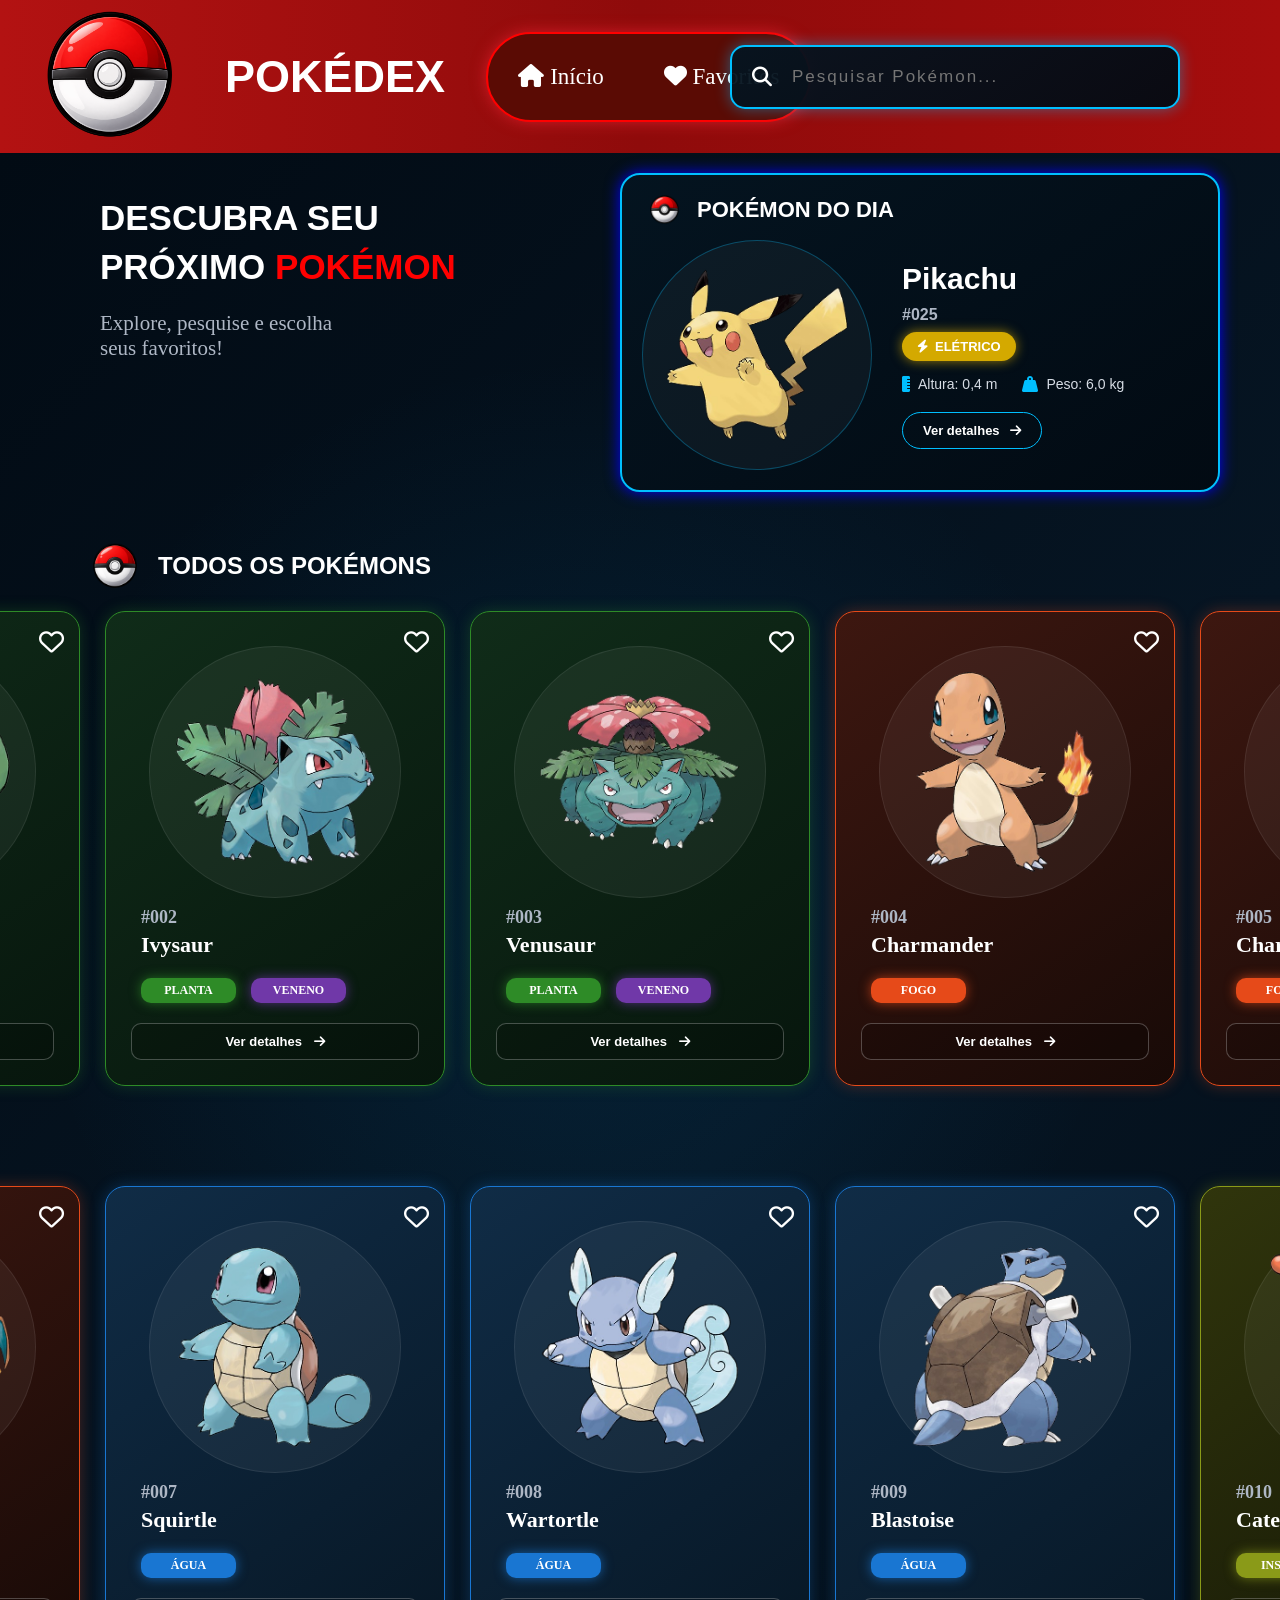
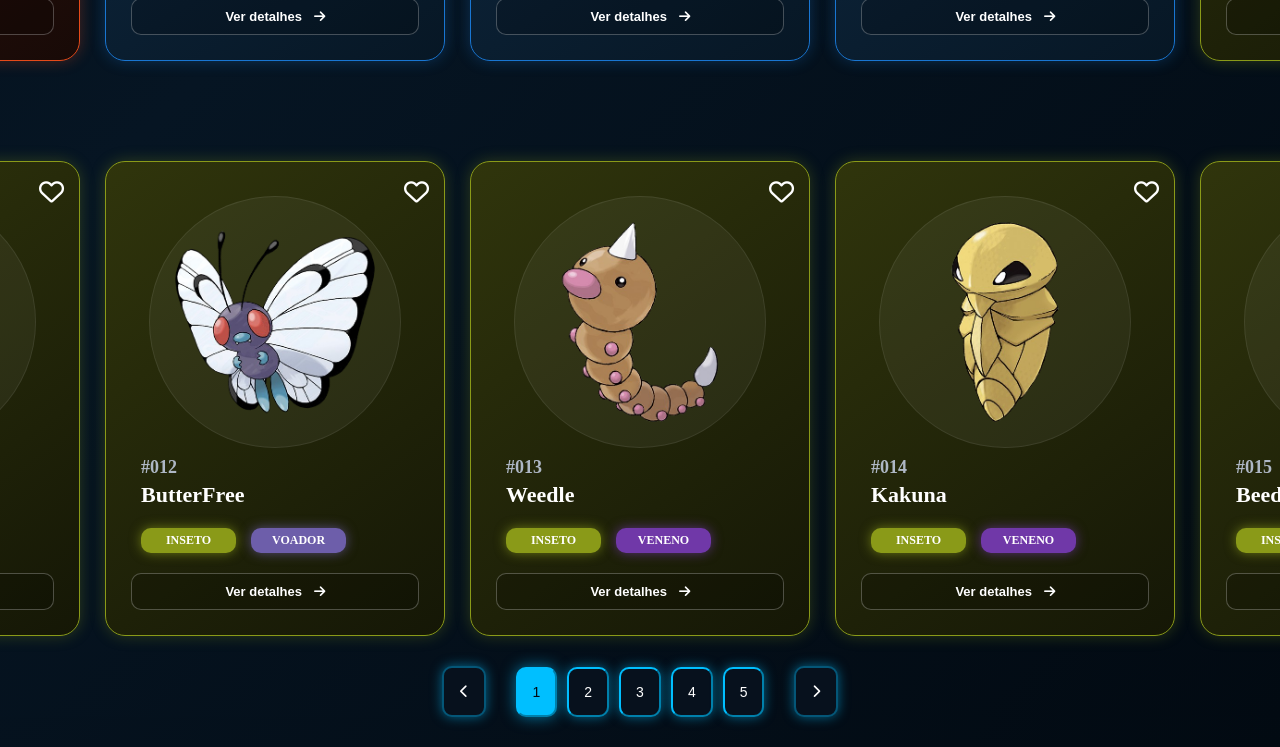
==== Projeto_Pokedex-main/pokedex/index.html @ c09d0dbf "Add files via upload" ====
<!DOCTYPE html>
<html lang="en">
<head>
    <meta charset="UTF-8">
    <meta name="viewport" content="width=device-width, initial-scale=1.0">
    <title>Document</title>
    <link rel="stylesheet" href="style.css">
    <link rel="stylesheet" href="https://cdnjs.cloudflare.com/ajax/libs/font-awesome/6.5.1/css/all.min.css">
</head>
<body>

    <header>

        <div class="conteudo-header">
            <img src="imagens/logo.png" alt="logotipo">
            <h1>POKÉDEX</h1>

            <nav class="options">
                <a href="">
                    <i class="fa-solid fa-house"></i>
                    Início
                </a>

                <a href="">
                    <i class="fa-solid fa-heart"></i>
                    Favoritos
                </a>
            </nav>

            <div class="pesquisar-pokemon">
                <i class="fa-solid fa-magnifying-glass"></i>
                <input type="text" id="campo-pesquisa" placeholder="Pesquisar Pokémon...">
            </div>
            
        </div>
    </header>

    <main>

        <div class="conteudo-main">
            <h1>DESCUBRA SEU<br>PRÓXIMO <span>POKÉMON</h1>
        </div>
        <p class="p-conteudo-main">Explore, pesquise e escolha<br>seus favoritos!</p>



        <div class="pokemon-dia">
            <div class="pokemon-dia-titulo">
                <img src="imagens/logo.png" alt="">
                <h2>POKÉMON DO DIA</h2>
            </div>

            <div class="pokemon-dia-conteudo">

                <div class="pokemon-dia-imagem">
                    <img src="imagens/pikachu.png" alt="Pikachu">
                </div>

                <div class="pokemon-dia-info">
                    <h2>Pikachu</h2>

                    <span class="numero-dia">#025</span>

                    <div class="pokemon-dia-tipo tipo-eletrico">
                        <i class="fa-solid fa-bolt"></i>
                        ELÉTRICO
                    </div>

                    <div class="pokemon-dia-dados">
                        <p>
                            <i class="fa-solid fa-ruler-vertical"></i>
                             Altura: 0,4 m
                        </p>

                         <p>
                            <i class="fa-solid fa-weight-hanging"></i>
                             Peso: 6,0 kg
                        </p>
                    </div>

                    <button class="pokemon-dia-detalhes">
                        Ver detalhes
                        <i class="fa-solid fa-arrow-right"></i>
                    </button>
                </div>
            </div>
        </div>


        <div class="todos">
            <img src="imagens/logo.png" alt="">
            <h2>TODOS OS POKÉMONS</h2>
        </div>

        <div class="lista-pokemons">
            
            <article class="pokemon-card planta"> 

                <button class="favorito">
                    <i class="fa-regular fa-heart"></i>
                </button>

                <div class="pokemon-imagem">
                    <img src="imagens/bulbasaur.png" alt="">
                </div>

                <div class="pokemon-info">

                    <span class="numero">
                        #001
                    </span>

                    <h3>Bulbasaur</h3>

                    <div class="tipos">
                        <span class="tipo tipo-planta">
                            Planta
                        </span>

                        <span class="tipo tipo-veneno">
                            Veneno
                        </span>
                    </div>

                <button class="ver-detalhes">
                    Ver detalhes
                    <i class="fa-solid fa-arrow-right"></i>
                </button>

                </div>

            </article>


            <article class="pokemon-card planta"> 

                <button class="favorito">
                    <i class="fa-regular fa-heart"></i>
                </button>

                <div class="pokemon-imagem">
                    <img src="imagens/ivysaur.png" alt="">
                </div>

                <div class="pokemon-info">

                    <span class="numero">
                        #002
                    </span>

                    <h3>Ivysaur</h3>

                    <div class="tipos">
                        <span class="tipo tipo-planta">
                            Planta
                        </span>

                        <span class="tipo tipo-veneno">
                            Veneno
                        </span>
                    </div>

                <button class="ver-detalhes">
                    Ver detalhes
                    <i class="fa-solid fa-arrow-right"></i>
                </button>

                </div>

            </article>



            <article class="pokemon-card planta"> 

                <button class="favorito">
                    <i class="fa-regular fa-heart"></i>
                </button>

                <div class="pokemon-imagem">
                    <img src="imagens/venusaur.png" alt="">
                </div>

                <div class="pokemon-info">

                    <span class="numero">
                        #003
                    </span>

                    <h3>Venusaur</h3>

                    <div class="tipos">
                        <span class="tipo tipo-planta">
                            Planta
                        </span>

                        <span class="tipo tipo-veneno">
                            Veneno
                        </span>
                    </div>

                <button class="ver-detalhes">
                    Ver detalhes
                    <i class="fa-solid fa-arrow-right"></i>
                </button>

                </div>

            </article>



            <article class="pokemon-card fogo"> 

                <button class="favorito">
                    <i class="fa-regular fa-heart"></i>
                </button>

                <div class="pokemon-imagem">
                    <img src="imagens/charmander.png" alt="">
                </div>

                <div class="pokemon-info">

                    <span class="numero">
                        #004
                    </span>

                    <h3>Charmander</h3>

                    <div class="tipos">
                        <span class="tipo tipo-fogo">
                            Fogo
                        </span>
                    </div>

                <button class="ver-detalhes">
                    Ver detalhes
                    <i class="fa-solid fa-arrow-right"></i>
                </button>

                </div>

            </article>



            <article class="pokemon-card fogo"> 

                <button class="favorito">
                    <i class="fa-regular fa-heart"></i>
                </button>

                <div class="pokemon-imagem">
                    <img src="imagens/charmeleon.png" alt="">
                </div>

                <div class="pokemon-info">

                    <span class="numero">
                        #005
                    </span>

                    <h3>Charmelon</h3>

                    <div class="tipos">
                        <span class="tipo tipo-fogo">
                            Fogo
                        </span>
                    </div>

                <button class="ver-detalhes">
                    Ver detalhes
                    <i class="fa-solid fa-arrow-right"></i>
                </button>

                </div>

            </article>



            <article class="pokemon-card fogo"> 

                <button class="favorito">
                    <i class="fa-regular fa-heart"></i>
                </button>

                <div class="pokemon-imagem">
                    <img src="imagens/charizard.png" alt="">
                </div>

                <div class="pokemon-info">

                    <span class="numero">
                        #006
                    </span>

                    <h3>Charizard</h3>

                    <div class="tipos">
                        <span class="tipo tipo-fogo">
                            Fogo
                        </span>

                        <span class="tipo tipo-voador">
                            Voador
                        </span>
                    </div>

                <button class="ver-detalhes">
                    Ver detalhes
                    <i class="fa-solid fa-arrow-right"></i>
                </button>

                </div>

            </article>




            <article class="pokemon-card agua"> 

                <button class="favorito">
                    <i class="fa-regular fa-heart"></i>
                </button>

                <div class="pokemon-imagem">
                    <img src="imagens/squirtle.png" alt="">
                </div>

                <div class="pokemon-info">

                    <span class="numero">
                        #007
                    </span>

                    <h3>Squirtle</h3>

                    <div class="tipos">
                        <span class="tipo tipo-agua">
                            Água
                        </span>
                    </div>

                <button class="ver-detalhes">
                    Ver detalhes
                    <i class="fa-solid fa-arrow-right"></i>
                </button>

                </div>

            </article>




            <article class="pokemon-card agua"> 

                <button class="favorito">
                    <i class="fa-regular fa-heart"></i>
                </button>

                <div class="pokemon-imagem">
                    <img src="imagens/wartortle.png" alt="">
                </div>

                <div class="pokemon-info">

                    <span class="numero">
                        #008
                    </span>

                    <h3>Wartortle</h3>

                    <div class="tipos">
                        <span class="tipo tipo-agua">
                            Água
                        </span>
                    </div>

                <button class="ver-detalhes">
                    Ver detalhes
                    <i class="fa-solid fa-arrow-right"></i>
                </button>

                </div>

            </article>


            <article class="pokemon-card agua"> 

                <button class="favorito">
                    <i class="fa-regular fa-heart"></i>
                </button>

                <div class="pokemon-imagem">
                    <img src="imagens/blastoise.png" alt="">
                </div>

                <div class="pokemon-info">

                    <span class="numero">
                        #009
                    </span>

                    <h3>Blastoise</h3>

                    <div class="tipos">
                        <span class="tipo tipo-agua">
                            Água
                        </span>
                    </div>

                <button class="ver-detalhes">
                    Ver detalhes
                    <i class="fa-solid fa-arrow-right"></i>
                </button>

                </div>

            </article>


            <article class="pokemon-card inseto"> 

                <button class="favorito">
                    <i class="fa-regular fa-heart"></i>
                </button>

                <div class="pokemon-imagem">
                    <img src="imagens/caterpie.png" alt="">
                </div>

                <div class="pokemon-info">

                    <span class="numero">
                        #010
                    </span>

                    <h3>Caterpie</h3>

                    <div class="tipos">
                        <span class="tipo tipo-inseto">
                            Inseto
                        </span>
                    </div>

                <button class="ver-detalhes">
                    Ver detalhes
                    <i class="fa-solid fa-arrow-right"></i>
                </button>

                </div>

            </article>



            <article class="pokemon-card inseto"> 

                <button class="favorito">
                    <i class="fa-regular fa-heart"></i>
                </button>

                <div class="pokemon-imagem">
                    <img src="imagens/metapod.png" alt="">
                </div>

                <div class="pokemon-info">

                    <span class="numero">
                        #011
                    </span>

                    <h3>Metapod</h3>

                    <div class="tipos">
                        <span class="tipo tipo-inseto">
                            Inseto
                        </span>
                    </div>

                <button class="ver-detalhes">
                    Ver detalhes
                    <i class="fa-solid fa-arrow-right"></i>
                </button>

                </div>

            </article>



            <article class="pokemon-card inseto"> 

                <button class="favorito">
                    <i class="fa-regular fa-heart"></i>
                </button>

                <div class="pokemon-imagem">
                    <img src="imagens/butterfree.png" alt="">
                </div>

                <div class="pokemon-info">

                    <span class="numero">
                        #012
                    </span>

                    <h3>ButterFree</h3>

                    <div class="tipos">
                        <span class="tipo tipo-inseto">
                            Inseto
                        </span>

                        <span class="tipo tipo-voador">
                            Voador
                        </span>
                    </div>

                <button class="ver-detalhes">
                    Ver detalhes
                    <i class="fa-solid fa-arrow-right"></i>
                </button>

                </div>

            </article>



            <article class="pokemon-card inseto"> 

                <button class="favorito">
                    <i class="fa-regular fa-heart"></i>
                </button>

                <div class="pokemon-imagem">
                    <img src="imagens/weedle.png" alt="">
                </div>

                <div class="pokemon-info">

                    <span class="numero">
                        #013
                    </span>

                    <h3>Weedle</h3>

                    <div class="tipos">
                        <span class="tipo tipo-inseto">
                            Inseto
                        </span>

                        <span class="tipo tipo-veneno">
                            Veneno
                        </span>
                    </div>

                <button class="ver-detalhes">
                    Ver detalhes
                    <i class="fa-solid fa-arrow-right"></i>
                </button>

                </div>

            </article>



            <article class="pokemon-card inseto"> 

                <button class="favorito">
                    <i class="fa-regular fa-heart"></i>
                </button>

                <div class="pokemon-imagem">
                    <img src="imagens/kakuna.png" alt="">
                </div>

                <div class="pokemon-info">

                    <span class="numero">
                        #014
                    </span>

                    <h3>Kakuna</h3>

                    <div class="tipos">
                        <span class="tipo tipo-inseto">
                            Inseto
                        </span>

                        <span class="tipo tipo-veneno">
                            Veneno
                        </span>

                    </div>

                <button class="ver-detalhes">
                    Ver detalhes
                    <i class="fa-solid fa-arrow-right"></i>
                </button>

                </div>

            </article>



            <article class="pokemon-card inseto"> 

                <button class="favorito">
                    <i class="fa-regular fa-heart"></i>
                </button>

                <div class="pokemon-imagem">
                    <img src="imagens/beedrill.png" alt="">
                </div>

                <div class="pokemon-info">

                    <span class="numero">
                        #015
                    </span>

                    <h3>Beedrill</h3>

                    <div class="tipos">
                        <span class="tipo tipo-inseto">
                            Inseto
                        </span>

                        <span class="tipo tipo-veneno">
                            Veneno
                        </span>
                    </div>

                <button class="ver-detalhes">
                    Ver detalhes
                    <i class="fa-solid fa-arrow-right"></i>
                </button>

                </div>

            </article>
        </div>

        <div class="paginacao">
            
            <button class="seta-pagina">
                <i class="fa-solid fa-chevron-left"></i>
            </button>

            <div class="numeros-pagina">
                <button class="numeros ativo">1</button>
                <button class="numeros">2</button>
                <button class="numeros">3</button>
                <button class="numeros">4</button>
                <button class="numeros">5</button>
            </div>

             <button class="seta-pagina">
                 <i class="fa-solid fa-chevron-right"></i>
            </button>
        </div>


    </main>
    
</body>
</html>
---- Projeto_Pokedex-main/pokedex/style.css ----
* {
    margin: 0;
    padding: 0;
    box-sizing: border-box;
}

body{
    background: radial-gradient(circle at 45% 35%, rgba(0, 119, 182, 0.15), transparent 35%), linear-gradient(135deg, #020b14, #061523, #020a12);
}

main{
    position: relative;
    background: radial-gradient(circle at 45% 35%, rgba(0, 119, 182, 0.15), transparent 35%), linear-gradient(135deg, #020b14, #061523, #020a12);
}

header {
    background: linear-gradient(90deg, #b31212, #8f0b0b, #a50d0d);
    position: sticky;
    top: 0;
    z-index: 1000;
    
}

.conteudo-header img{
    width: 200px;
}

.conteudo-header{
    display: flex;
    flex-direction: row;
    align-items: center;
    gap: 15px;
    padding: 10px;
}

.conteudo-header h1{
    font-family: Arial, Helvetica, sans-serif;
    font-weight: 800;
    font-size: 45px;
    color: white;
    font-weight: bold;
}

.options{
    position: absolute;
    display: flex;
    left: 38%;
    background-color: #5a0b04;
    border-radius: 80px;
    border: 2px solid red;
    box-shadow: 0 0 15px #cf1b26;
    transition: 0.3s;
}

.options a{
    color: white;
    text-decoration: none;
    font-size: 23px;
    margin: 30px;
    transition: 0.3s;
}

.options a:hover{
    transform: scale(1.08);
}

.options:hover{
    transform: scale(1.06);
    box-shadow: 0 0 40px  #cf1b26;
}

.pesquisar-pokemon{
    position: absolute;
    display: flex;
    align-items: center;
    right: 100px;
    width: 450px;
    border-radius: 15px;
    background: linear-gradient(145deg, rgba(4, 20, 32, 0.95), rgba(2, 10, 18, 0.95));
    border: 2px solid #00bfff;
    box-shadow: 0 0 15px rgba(0, 191, 255, 0.45);
    transition: 0.3s;
}

.pesquisar-pokemon:hover{
    transform: scale(1.05);
    box-shadow: 0 0 40px rgba(0, 191, 255, 0.45);
}


.pesquisar-pokemon input{
    background-color: transparent;
    outline: none;
    border: none;
    width: 100%;
    padding: 20px;
    color: white;
    font-size: 17px;
    letter-spacing: 2px;
}

.pesquisa input::placeholder {
    color: #7f8794;
}

.pesquisar-pokemon i{
    color: white;
    margin-left: 20px;
    font-size: 20px;
}

.conteudo-main{
    display: flex;
    flex-direction: row;
    align-items: center;
    gap: 25px;
    padding: 40px 0 0 100px;
}

.conteudo-main h1{
    font-family: Arial, Helvetica, sans-serif;
    font-weight: 800;
    color: white;
    font-size: 35px;
    line-height: 1.4;
}

.conteudo-main h1 span{
    color: red;
}

.p-conteudo-main{
    color: #aeb7c5;
    margin-top: 20px;
    margin-left: 100px;
    font-size: 21px;
}


.pokemon-dia {
    position: absolute;
    top: 20px;
    right: 60px;
    width: 600px;
    padding: 20px;
    background: linear-gradient(145deg, rgba(4, 20, 32, 0.95), rgba(2, 10, 18, 0.95));
    border: 2px solid deepskyblue;
    border-radius: 20px;
    box-shadow: 0 0 15px blue;
    transition: 0.3s;
}

.pokemon-dia:hover{
    transform: scale(1.05);
}

.pokemon-dia-titulo {
    display: flex;
    align-items: center;
    gap: 10px;
    margin-bottom: 15px;
}

.pokemon-dia-titulo img {
    width: 45px;
}

.pokemon-dia-titulo h2 {
    color: white;
    font-family: Arial, Helvetica, sans-serif;
    font-size: 22px;
    font-weight: 800;
}

.pokemon-dia-conteudo {
    display: flex;
    align-items: center;
    gap: 30px;
}

.pokemon-dia-imagem {
    width: 230px;
    height: 230px;
    display: flex;
    justify-content: center;
    align-items: center;
    border-radius: 50%;
    background-color: rgba(255, 255, 255, 0.04);
    border: 1px solid rgba(0, 191, 255, 0.3);
}

.pokemon-dia-imagem img {
    width: 200px;
    transition: 0.3s;
}

.pokemon-dia-imagem img:hover {
    transform: scale(1.08);
}

.pokemon-dia-info {
    flex: 1;
    color: white;
    font-family: Arial, Helvetica, sans-serif;
}

.pokemon-dia-info h2 {
    color: white;
    font-size: 30px;
    font-weight: 800;
    margin-bottom: 10px;
}

.pokemon-dia-tipo {
    display: inline-flex;
    align-items: center;
    justify-content: center;
    gap: 7px;
    padding: 7px 15px;
    color: white;
    border-radius: 20px;
    font-size: 13px;
    margin-bottom: 15px;
    font-weight: bold;
    text-transform: uppercase;
}

.numero-dia {
    display: block;
    color: #aeb7c5;
    font-size: 16px;
    font-weight: bold;
    margin-top: 8px;
    margin-bottom: 8px;
}

.pokemon-dia-dados {
    display: flex;
    align-items: center;
    gap: 25px;
    margin-bottom: 20px;
}

.pokemon-dia-dados p {
    display: flex;
    align-items: center;
    gap: 8px;
    color: #d7dde5;
    font-size: 14px;
    white-space: nowrap;
}

.pokemon-dia-dados i {
    color: deepskyblue;
    font-size: 16px;
}

.pokemon-dia-detalhes {
    padding: 10px 20px;
    background-color: transparent;
    color: white;
    border: 1px solid deepskyblue;
    border-radius: 20px;
    font-size: 13px;
    font-weight: bold;
    cursor: pointer;
    transition: 0.3s;
}

.pokemon-dia-detalhes i {
    margin-left: 7px;
    transition: 0.3s;
}

.pokemon-dia-detalhes:hover {
    background-color: rgba(0, 191, 255, 0.1);
    box-shadow: 0 0 12px rgba(0, 191, 255, 0.5);
    transform: scale(1.05);
}

.pokemon-dia-detalhes:hover i {
    transform: translateX(5px);
}


.todos img{
    width: 70px;
    margin-bottom: -100px;
    margin-top: 10px;
}

.todos{
    display: flex;
    flex-direction: row;
    gap: 8px;
    align-items: center;
    padding: 150px 0 0 80px;
}

.todos h2{
    color: white;
    font-family: Arial, Helvetica, sans-serif;
    font-weight: 800;
    margin-top: 10px;
    margin-bottom: -100px;
}

.pokemon-card{
    margin-top: 100px;
    position: relative;
    width: 340px;
    background: linear-gradient(145deg, #102c19, #07160d);
    padding: 25px;
    overflow: hidden;
    box-shadow: 0 10px 25px rgba(0, 0, 0, 0.4);
    transition: 0.3s;
    border-radius: 20px;
}

.pokemon-card:hover{
    transform: translateY(-15px);
    box-shadow: 0 15px 30px rgba(0, 0, 0, 0.5), 0 0 18px rgba(69, 201, 90, 0.25);
}

.favorito {
    position: absolute;
    top: 15px;
    right: 15px;
    background: transparent;
    border: none;
    color: white;
    font-size: 26px;
    cursor: pointer;
    padding: 0;
    background: transparent;
    background-color: transparent;
}

.favorito i{
    font-size: 25px;
}

.favorito:hover {
    color: #ff3b3b;
    transform: scale(1.2);
}

.pokemon-imagem{
    height: 270px;
    display: flex;
    justify-content: center;
    align-items: center;
    position: relative;
}

.pokemon-imagem img{
    width: 220px;
    position: relative;
    z-index: 1;
    transition: 0.3s;
}

.pokemon-card:hover .pokemon-imagem img {
    transform: scale(1.08);
}

.pokemon-imagem::before {
    content: "";
    position: absolute;
    width: 250px;
    height: 250px;
    border-radius: 50%;
    background: rgba(255, 255, 255, 0.05);
    border: 1px solid rgba(255, 255, 255, 0.08);
}

.pokemon-info{
    position: relative;
    z-index: 1;
}

.numero{
    padding: 0 0 0 10px;
    display: block;
    color: #aeb7c5;
    font-size: 18px;
    font-weight: bold;
    margin-bottom: 4px;
}

.pokemon-info h3{
    padding: 0 0 0 10px;
    color: white;
    font-size: 22px;
    margin-bottom: 12px;
}

.tipos{
    display: flex;
    align-items: center;
    margin-bottom: 10px;
    padding: 5px 10px;
    border-radius: 20px;
    color: white;
    font-size: 12px;
    font-weight: bold;
    text-transform: uppercase;
    gap: 15px;
    margin-top: 15px;
    margin-bottom: 15px;
    
}

.tipos span{
    width: 95px;
    height: 25px;
    display: flex;
    text-align: center;
    justify-content: center;
    align-items: center;
    border-radius: 10px;
}


.tipo-planta {
    background-color: #2e8b27;
    box-shadow: 0 0 12px rgba(46, 139, 39, 0.7);
}


.tipo-veneno {
    background-color: #7038a8;
    box-shadow: 0 0 12px rgba(112, 56, 168, 0.7);
}


.tipo-fogo {
    background-color: #e64a19;
    box-shadow: 0 0 12px rgba(230, 74, 25, 0.7);
}


.tipo-agua {
    background-color: #1976d2;
    box-shadow: 0 0 12px rgba(25, 118, 210, 0.7);
}


.tipo-eletrico {
    background-color: #d4a900;
    box-shadow: 0 0 12px rgba(212, 169, 0, 0.7);
}


.tipo-normal {
    background-color: #777777;
    box-shadow: 0 0 12px rgba(119, 119, 119, 0.7);
}


.tipo-gelo {
    background-color: #42c4c6;
    box-shadow: 0 0 12px rgba(66, 196, 198, 0.7);
}


.tipo-lutador {
    background-color: #c03028;
    box-shadow: 0 0 12px rgba(192, 48, 40, 0.7);
}


.tipo-terra {
    background-color: #b89a45;
    box-shadow: 0 0 12px rgba(184, 154, 69, 0.7);
}


.tipo-voador {
    background-color: #6d5eaa;
    box-shadow: 0 0 12px rgba(109, 94, 170, 0.7);
}


.tipo-psiquico {
    background-color: #f85888;
    box-shadow: 0 0 12px rgba(248, 88, 136, 0.7);
}


.tipo-inseto {
    background-color: #8a9a18;
    box-shadow: 0 0 12px rgba(138, 154, 24, 0.7);
}


.tipo-pedra {
    background-color: #9c8734;
    box-shadow: 0 0 12px rgba(156, 135, 52, 0.7);
}


.tipo-fantasma {
    background-color: #5d4685;
    box-shadow: 0 0 12px rgba(93, 70, 133, 0.7);
}


.tipo-dragao {
    background-color: #5c36b8;
    box-shadow: 0 0 12px rgba(92, 54, 184, 0.7);
}


.tipo-sombrio {
    background-color: #49392f;
    box-shadow: 0 0 12px rgba(73, 57, 47, 0.7);
}


.tipo-aco {
    background-color: #8888a0;
    box-shadow: 0 0 12px rgba(136, 136, 160, 0.7);
}


.tipo-fada {
    background-color: #d66b9f;
    box-shadow: 0 0 12px rgba(214, 107, 159, 0.7);
}

.ver-detalhes{
    width: 100%;
    padding: 10px;
    border-radius: 10px;
    border: 1px solid rgba(255, 255, 255, 0.25);
    background: rgba(0, 0, 0, 0.18);
    color: white;
    font-size: 13px;
    font-weight: bold;
    cursor: pointer;
    transition: 0.3s;
}

.ver-detalhes:hover {
    background: rgba(255, 255, 255, 0.12);
}

.ver-detalhes i{
    margin-left: 8px;
    transition: 0.3s;
}

.ver-detalhes:hover i {
    transform: translateX(5px);
}

.lista-pokemons {
    display: grid;
    grid-template-columns: repeat(5, 340px);
    column-gap: 25px;
    row-gap: -10px;
    justify-content: center;
}


.pokemon-card.planta {
    background: linear-gradient(145deg, #102c19, #07160d);
    border: 1px solid #2e8b27;
    box-shadow: 0 0 15px rgba(46, 139, 39, 0.3);
}

.pokemon-card.fogo {
    background: linear-gradient(145deg, #3d1710, #180a07);
    border: 1px solid #e64a19;
    box-shadow: 0 0 15px rgba(230, 74, 25, 0.3);
}

.pokemon-card.agua {
    background: linear-gradient(145deg, #102c46, #071725);
    border: 1px solid #1976d2;
    box-shadow: 0 0 15px rgba(25, 118, 210, 0.3);
}

.pokemon-card.eletrico {
    background: linear-gradient(145deg, #3d3508, #181505);
    border: 1px solid #d4a900;
    box-shadow: 0 0 15px rgba(212, 169, 0, 0.3);
}

.pokemon-card.veneno {
    background: linear-gradient(145deg, #301541, #16091e);
    border: 1px solid #7038a8;
    box-shadow: 0 0 15px rgba(112, 56, 168, 0.3);
}

.pokemon-card.normal {
    background: linear-gradient(145deg, #303030, #151515);
    border: 1px solid #777777;
    box-shadow: 0 0 15px rgba(119, 119, 119, 0.3);
}

.pokemon-card.gelo {
    background: linear-gradient(145deg, #12383a, #071a1b);
    border: 1px solid #42c4c6;
    box-shadow: 0 0 15px rgba(66, 196, 198, 0.3);
}

.pokemon-card.lutador {
    background: linear-gradient(145deg, #3d1210, #1a0807);
    border: 1px solid #c03028;
    box-shadow: 0 0 15px rgba(192, 48, 40, 0.3);
}

.pokemon-card.terra {
    background: linear-gradient(145deg, #3a3015, #181407);
    border: 1px solid #b89a45;
    box-shadow: 0 0 15px rgba(184, 154, 69, 0.3);
}

.pokemon-card.voador {
    background: linear-gradient(145deg, #28233f, #110f1c);
    border: 1px solid #6d5eaa;
    box-shadow: 0 0 15px rgba(109, 94, 170, 0.3);
}

.pokemon-card.psiquico {
    background: linear-gradient(145deg, #48182a, #200b13);
    border: 1px solid #f85888;
    box-shadow: 0 0 15px rgba(248, 88, 136, 0.3);
}

.pokemon-card.inseto {
    background: linear-gradient(145deg, #30350c, #151706);
    border: 1px solid #8a9a18;
    box-shadow: 0 0 15px rgba(138, 154, 24, 0.3);
}

.pokemon-card.pedra {
    background: linear-gradient(145deg, #352e14, #171406);
    border: 1px solid #9c8734;
    box-shadow: 0 0 15px rgba(156, 135, 52, 0.3);
}

.pokemon-card.fantasma {
    background: linear-gradient(145deg, #271e38, #110d19);
    border: 1px solid #5d4685;
    box-shadow: 0 0 15px rgba(93, 70, 133, 0.3);
}

.pokemon-card.dragao {
    background: linear-gradient(145deg, #27174d, #110a22);
    border: 1px solid #5c36b8;
    box-shadow: 0 0 15px rgba(92, 54, 184, 0.3);
}

.pokemon-card.sombrio {
    background: linear-gradient(145deg, #2b211c, #120e0c);
    border: 1px solid #49392f;
    box-shadow: 0 0 15px rgba(73, 57, 47, 0.3);
}

.pokemon-card.aco {
    background: linear-gradient(145deg, #30303a, #15151a);
    border: 1px solid #8888a0;
    box-shadow: 0 0 15px rgba(136, 136, 160, 0.3);
}

.pokemon-card.fada {
    background: linear-gradient(145deg, #442333, #1d0f16);
    border: 1px solid #d66b9f;
    box-shadow: 0 0 15px rgba(214, 107, 159, 0.3);
}


.paginacao{
    display: flex;
    align-items: center;
    justify-content: center;
    margin-top: 30px;
    margin-bottom: 30px;
    gap: 30px;
}

.seta-pagina{
    padding: 16px;
    background-color: #07111d;
    border: 2px solid rgba(0, 191, 255, 0.4);
    box-shadow: 0 0 12px rgba(0, 191, 255, 0.5);
    border-radius: 10px;
    color: white;
    transition: 0.3s;
}

.seta-pagina:hover{
    transform: scale(1.05);
    box-shadow: 0 0 18px rgba(0, 191, 255, 0.5);
}

.numeros-pagina {
    display: flex;
    gap: 10px;
}


.numeros{
    padding: 15px;
    background-color: #07111d;
    color: white;
    font-size: 14px;
    border-color: #00bfff;
    box-shadow: 0 0 12px rgba(0, 191, 255, 0.5);
    border-radius: 10px;
    transition: 0.3s;
}

.numeros:hover{
    transform: scale(1.03);
    box-shadow: 0 0 15px rgba(0, 191, 255, 0.5);

}

.numeros.ativo{
    background-color: #00bfff;
    color: #020b14;
    border-color: #00bfff;
    box-shadow: 0 0 15px rgba(0, 191, 255, 0.6);
}
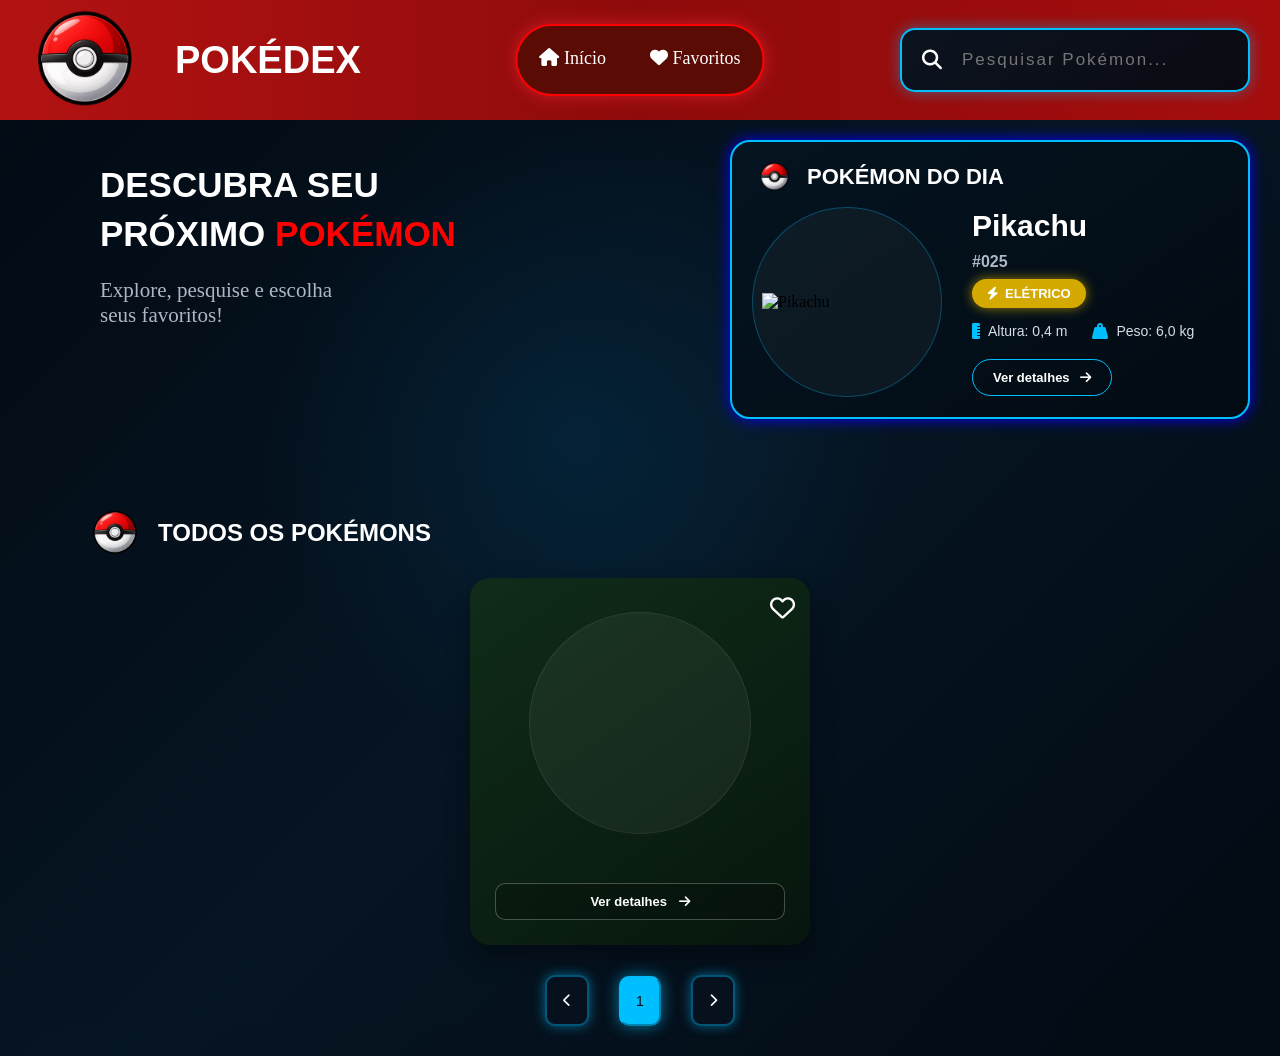
==== commit c34f342e: "Add files via upload" ====
--- a/Projeto_Pokedex-main/pokedex/index.html
+++ b/Projeto_Pokedex-main/pokedex/index.html
@@ -27,7 +27,7 @@
                 </a>
             </nav>
 
-            <div class="pesquisar-pokemon">
+            <div class="pesquisar-pokemon" id="pesquisar-pokemon">
                 <i class="fa-solid fa-magnifying-glass"></i>
                 <input type="text" id="campo-pesquisa" placeholder="Pesquisar Pokémon...">
             </div>
@@ -94,33 +94,25 @@
 
         <div class="lista-pokemons">
             
-            <article class="pokemon-card planta"> 
+            <article class="pokemon-card"> 
 
                 <button class="favorito">
                     <i class="fa-regular fa-heart"></i>
                 </button>
 
                 <div class="pokemon-imagem">
-                    <img src="imagens/bulbasaur.png" alt="">
+                    
                 </div>
 
                 <div class="pokemon-info">
 
                     <span class="numero">
-                        #001
+                       
                     </span>
 
-                    <h3>Bulbasaur</h3>
-
-                    <div class="tipos">
-                        <span class="tipo tipo-planta">
-                            Planta
-                        </span>
-
-                        <span class="tipo tipo-veneno">
-                            Veneno
-                        </span>
-                    </div>
+                    <h3></h3>
+
+                    <div class="tipos"></div>
 
                 <button class="ver-detalhes">
                     Ver detalhes
@@ -130,525 +122,9 @@
                 </div>
 
             </article>
-
-
-            <article class="pokemon-card planta"> 
-
-                <button class="favorito">
-                    <i class="fa-regular fa-heart"></i>
-                </button>
-
-                <div class="pokemon-imagem">
-                    <img src="imagens/ivysaur.png" alt="">
-                </div>
-
-                <div class="pokemon-info">
-
-                    <span class="numero">
-                        #002
-                    </span>
-
-                    <h3>Ivysaur</h3>
-
-                    <div class="tipos">
-                        <span class="tipo tipo-planta">
-                            Planta
-                        </span>
-
-                        <span class="tipo tipo-veneno">
-                            Veneno
-                        </span>
-                    </div>
-
-                <button class="ver-detalhes">
-                    Ver detalhes
-                    <i class="fa-solid fa-arrow-right"></i>
-                </button>
-
-                </div>
-
-            </article>
-
-
-
-            <article class="pokemon-card planta"> 
-
-                <button class="favorito">
-                    <i class="fa-regular fa-heart"></i>
-                </button>
-
-                <div class="pokemon-imagem">
-                    <img src="imagens/venusaur.png" alt="">
-                </div>
-
-                <div class="pokemon-info">
-
-                    <span class="numero">
-                        #003
-                    </span>
-
-                    <h3>Venusaur</h3>
-
-                    <div class="tipos">
-                        <span class="tipo tipo-planta">
-                            Planta
-                        </span>
-
-                        <span class="tipo tipo-veneno">
-                            Veneno
-                        </span>
-                    </div>
-
-                <button class="ver-detalhes">
-                    Ver detalhes
-                    <i class="fa-solid fa-arrow-right"></i>
-                </button>
-
-                </div>
-
-            </article>
-
-
-
-            <article class="pokemon-card fogo"> 
-
-                <button class="favorito">
-                    <i class="fa-regular fa-heart"></i>
-                </button>
-
-                <div class="pokemon-imagem">
-                    <img src="imagens/charmander.png" alt="">
-                </div>
-
-                <div class="pokemon-info">
-
-                    <span class="numero">
-                        #004
-                    </span>
-
-                    <h3>Charmander</h3>
-
-                    <div class="tipos">
-                        <span class="tipo tipo-fogo">
-                            Fogo
-                        </span>
-                    </div>
-
-                <button class="ver-detalhes">
-                    Ver detalhes
-                    <i class="fa-solid fa-arrow-right"></i>
-                </button>
-
-                </div>
-
-            </article>
-
-
-
-            <article class="pokemon-card fogo"> 
-
-                <button class="favorito">
-                    <i class="fa-regular fa-heart"></i>
-                </button>
-
-                <div class="pokemon-imagem">
-                    <img src="imagens/charmeleon.png" alt="">
-                </div>
-
-                <div class="pokemon-info">
-
-                    <span class="numero">
-                        #005
-                    </span>
-
-                    <h3>Charmelon</h3>
-
-                    <div class="tipos">
-                        <span class="tipo tipo-fogo">
-                            Fogo
-                        </span>
-                    </div>
-
-                <button class="ver-detalhes">
-                    Ver detalhes
-                    <i class="fa-solid fa-arrow-right"></i>
-                </button>
-
-                </div>
-
-            </article>
-
-
-
-            <article class="pokemon-card fogo"> 
-
-                <button class="favorito">
-                    <i class="fa-regular fa-heart"></i>
-                </button>
-
-                <div class="pokemon-imagem">
-                    <img src="imagens/charizard.png" alt="">
-                </div>
-
-                <div class="pokemon-info">
-
-                    <span class="numero">
-                        #006
-                    </span>
-
-                    <h3>Charizard</h3>
-
-                    <div class="tipos">
-                        <span class="tipo tipo-fogo">
-                            Fogo
-                        </span>
-
-                        <span class="tipo tipo-voador">
-                            Voador
-                        </span>
-                    </div>
-
-                <button class="ver-detalhes">
-                    Ver detalhes
-                    <i class="fa-solid fa-arrow-right"></i>
-                </button>
-
-                </div>
-
-            </article>
-
-
-
-
-            <article class="pokemon-card agua"> 
-
-                <button class="favorito">
-                    <i class="fa-regular fa-heart"></i>
-                </button>
-
-                <div class="pokemon-imagem">
-                    <img src="imagens/squirtle.png" alt="">
-                </div>
-
-                <div class="pokemon-info">
-
-                    <span class="numero">
-                        #007
-                    </span>
-
-                    <h3>Squirtle</h3>
-
-                    <div class="tipos">
-                        <span class="tipo tipo-agua">
-                            Água
-                        </span>
-                    </div>
-
-                <button class="ver-detalhes">
-                    Ver detalhes
-                    <i class="fa-solid fa-arrow-right"></i>
-                </button>
-
-                </div>
-
-            </article>
-
-
-
-
-            <article class="pokemon-card agua"> 
-
-                <button class="favorito">
-                    <i class="fa-regular fa-heart"></i>
-                </button>
-
-                <div class="pokemon-imagem">
-                    <img src="imagens/wartortle.png" alt="">
-                </div>
-
-                <div class="pokemon-info">
-
-                    <span class="numero">
-                        #008
-                    </span>
-
-                    <h3>Wartortle</h3>
-
-                    <div class="tipos">
-                        <span class="tipo tipo-agua">
-                            Água
-                        </span>
-                    </div>
-
-                <button class="ver-detalhes">
-                    Ver detalhes
-                    <i class="fa-solid fa-arrow-right"></i>
-                </button>
-
-                </div>
-
-            </article>
-
-
-            <article class="pokemon-card agua"> 
-
-                <button class="favorito">
-                    <i class="fa-regular fa-heart"></i>
-                </button>
-
-                <div class="pokemon-imagem">
-                    <img src="imagens/blastoise.png" alt="">
-                </div>
-
-                <div class="pokemon-info">
-
-                    <span class="numero">
-                        #009
-                    </span>
-
-                    <h3>Blastoise</h3>
-
-                    <div class="tipos">
-                        <span class="tipo tipo-agua">
-                            Água
-                        </span>
-                    </div>
-
-                <button class="ver-detalhes">
-                    Ver detalhes
-                    <i class="fa-solid fa-arrow-right"></i>
-                </button>
-
-                </div>
-
-            </article>
-
-
-            <article class="pokemon-card inseto"> 
-
-                <button class="favorito">
-                    <i class="fa-regular fa-heart"></i>
-                </button>
-
-                <div class="pokemon-imagem">
-                    <img src="imagens/caterpie.png" alt="">
-                </div>
-
-                <div class="pokemon-info">
-
-                    <span class="numero">
-                        #010
-                    </span>
-
-                    <h3>Caterpie</h3>
-
-                    <div class="tipos">
-                        <span class="tipo tipo-inseto">
-                            Inseto
-                        </span>
-                    </div>
-
-                <button class="ver-detalhes">
-                    Ver detalhes
-                    <i class="fa-solid fa-arrow-right"></i>
-                </button>
-
-                </div>
-
-            </article>
-
-
-
-            <article class="pokemon-card inseto"> 
-
-                <button class="favorito">
-                    <i class="fa-regular fa-heart"></i>
-                </button>
-
-                <div class="pokemon-imagem">
-                    <img src="imagens/metapod.png" alt="">
-                </div>
-
-                <div class="pokemon-info">
-
-                    <span class="numero">
-                        #011
-                    </span>
-
-                    <h3>Metapod</h3>
-
-                    <div class="tipos">
-                        <span class="tipo tipo-inseto">
-                            Inseto
-                        </span>
-                    </div>
-
-                <button class="ver-detalhes">
-                    Ver detalhes
-                    <i class="fa-solid fa-arrow-right"></i>
-                </button>
-
-                </div>
-
-            </article>
-
-
-
-            <article class="pokemon-card inseto"> 
-
-                <button class="favorito">
-                    <i class="fa-regular fa-heart"></i>
-                </button>
-
-                <div class="pokemon-imagem">
-                    <img src="imagens/butterfree.png" alt="">
-                </div>
-
-                <div class="pokemon-info">
-
-                    <span class="numero">
-                        #012
-                    </span>
-
-                    <h3>ButterFree</h3>
-
-                    <div class="tipos">
-                        <span class="tipo tipo-inseto">
-                            Inseto
-                        </span>
-
-                        <span class="tipo tipo-voador">
-                            Voador
-                        </span>
-                    </div>
-
-                <button class="ver-detalhes">
-                    Ver detalhes
-                    <i class="fa-solid fa-arrow-right"></i>
-                </button>
-
-                </div>
-
-            </article>
-
-
-
-            <article class="pokemon-card inseto"> 
-
-                <button class="favorito">
-                    <i class="fa-regular fa-heart"></i>
-                </button>
-
-                <div class="pokemon-imagem">
-                    <img src="imagens/weedle.png" alt="">
-                </div>
-
-                <div class="pokemon-info">
-
-                    <span class="numero">
-                        #013
-                    </span>
-
-                    <h3>Weedle</h3>
-
-                    <div class="tipos">
-                        <span class="tipo tipo-inseto">
-                            Inseto
-                        </span>
-
-                        <span class="tipo tipo-veneno">
-                            Veneno
-                        </span>
-                    </div>
-
-                <button class="ver-detalhes">
-                    Ver detalhes
-                    <i class="fa-solid fa-arrow-right"></i>
-                </button>
-
-                </div>
-
-            </article>
-
-
-
-            <article class="pokemon-card inseto"> 
-
-                <button class="favorito">
-                    <i class="fa-regular fa-heart"></i>
-                </button>
-
-                <div class="pokemon-imagem">
-                    <img src="imagens/kakuna.png" alt="">
-                </div>
-
-                <div class="pokemon-info">
-
-                    <span class="numero">
-                        #014
-                    </span>
-
-                    <h3>Kakuna</h3>
-
-                    <div class="tipos">
-                        <span class="tipo tipo-inseto">
-                            Inseto
-                        </span>
-
-                        <span class="tipo tipo-veneno">
-                            Veneno
-                        </span>
-
-                    </div>
-
-                <button class="ver-detalhes">
-                    Ver detalhes
-                    <i class="fa-solid fa-arrow-right"></i>
-                </button>
-
-                </div>
-
-            </article>
-
-
-
-            <article class="pokemon-card inseto"> 
-
-                <button class="favorito">
-                    <i class="fa-regular fa-heart"></i>
-                </button>
-
-                <div class="pokemon-imagem">
-                    <img src="imagens/beedrill.png" alt="">
-                </div>
-
-                <div class="pokemon-info">
-
-                    <span class="numero">
-                        #015
-                    </span>
-
-                    <h3>Beedrill</h3>
-
-                    <div class="tipos">
-                        <span class="tipo tipo-inseto">
-                            Inseto
-                        </span>
-
-                        <span class="tipo tipo-veneno">
-                            Veneno
-                        </span>
-                    </div>
-
-                <button class="ver-detalhes">
-                    Ver detalhes
-                    <i class="fa-solid fa-arrow-right"></i>
-                </button>
-
-                </div>
-
-            </article>
-        </div>
+        </div>
+
+        
 
         <div class="paginacao">
             
@@ -656,13 +132,7 @@
                 <i class="fa-solid fa-chevron-left"></i>
             </button>
 
-            <div class="numeros-pagina">
-                <button class="numeros ativo">1</button>
-                <button class="numeros">2</button>
-                <button class="numeros">3</button>
-                <button class="numeros">4</button>
-                <button class="numeros">5</button>
-            </div>
+            <div class="numeros-pagina"></div>
 
              <button class="seta-pagina">
                  <i class="fa-solid fa-chevron-right"></i>
@@ -670,7 +140,203 @@
         </div>
 
 
+
+
+        
+<!-- ==================== DETALHES DO POKÉMON ==================== -->
+
+<div class="modal-detalhes" id="modal-detalhes">
+
+    <section class="card-detalhes" role="dialog" aria-modal="true" aria-labelledby="nome-detalhes">
+
+        <!-- Fechar modal -->
+        <button type="button" class="fechar-detalhes" aria-label="Fechar detalhes">
+            <i class="fa-solid fa-xmark"></i>
+        </button>
+
+        <!-- Lado esquerdo: imagem -->
+        <div class="visual-detalhes">
+
+            <div class="moldura-pokemon">
+
+                <div class="efeito-fundo"></div>
+
+                <img
+                    id="imagem-detalhes"
+                    src="https://raw.githubusercontent.com/PokeAPI/sprites/master/sprites/pokemon/other/official-artwork/6.png"
+                    alt="Imagem do Pokémon"
+                >
+
+                <div class="plataforma-pokemon"></div>
+
+            </div>
+
+        </div>
+
+        <!-- Lado direito: informações -->
+        <div class="conteudo-detalhes">
+
+            <div class="identificacao-detalhes">
+
+                <span id="numero-detalhes">#0006</span>
+
+                <div class="titulo-pokemon-detalhes">
+
+                    <h2 id="nome-detalhes">Charizard</h2>
+
+                    <button type="button" class="favoritar-detalhes" aria-label="Favoritar Pokémon">
+                        <i class="fa-regular fa-heart"></i>
+                    </button>
+
+                </div>
+
+                <!-- Tipos -->
+                <div id="tipos-detalhes">
+
+                    <span class="tipo-detalhes tipo-fogo">
+                        <i class="fa-solid fa-fire"></i>
+                        Fogo
+                    </span>
+
+                    <span class="tipo-detalhes tipo-voador">
+                        <i class="fa-solid fa-feather"></i>
+                        Voador
+                    </span>
+
+                </div>
+
+            </div>
+
+            <!-- Descrição -->
+            <div class="descricao-detalhes">
+
+                <p id="descricao-pokemon">
+                    Charizard é um Pokémon do tipo Fogo e Voador.
+                    Ele expele chamas intensas que podem derreter rochas.
+                    Quanto mais ferozes são suas batalhas, mais forte se torna.
+                </p>
+
+            </div>
+
+            <div class="divisor-detalhes"></div>
+
+            <!-- Informações gerais -->
+            <div class="informacoes-detalhes">
+
+                <div class="info-detalhes">
+
+                    <i class="fa-solid fa-ruler-vertical"></i>
+
+                    <div>
+                        <span>ALTURA</span>
+                        <strong id="altura-detalhes">1,7 m</strong>
+                    </div>
+
+                </div>
+
+                <div class="info-detalhes">
+
+                    <i class="fa-solid fa-weight-hanging"></i>
+
+                    <div>
+                        <span>PESO</span>
+                        <strong id="peso-detalhes">90,5 kg</strong>
+                    </div>
+
+                </div>
+
+                <div class="info-detalhes">
+
+                    <i class="fa-regular fa-star"></i>
+
+                    <div>
+                        <span>HABILIDADE</span>
+                        <strong id="habilidade-detalhes">Blaze</strong>
+                    </div>
+
+                </div>
+
+                <div class="info-detalhes">
+
+                    <i class="fa-solid fa-medal"></i>
+
+                    <div>
+                        <span>EXPERIÊNCIA BASE</span>
+                        <strong id="experiencia-detalhes">240</strong>
+                    </div>
+
+                </div>
+
+            </div>
+
+            <!-- Estatísticas -->
+            <div class="estatisticas-detalhes">
+
+                <h3>ESTATÍSTICAS BASE</h3>
+
+                <div class="linha-stat">
+                    <span>HP</span>
+                    <div class="barra-stat">
+                        <div id="barra-hp" class="progresso-stat" style="width: 52%;"></div>
+                    </div>
+                    <strong id="valor-hp">78</strong>
+                </div>
+
+                <div class="linha-stat">
+                    <span>Ataque</span>
+                    <div class="barra-stat">
+                        <div id="barra-ataque" class="progresso-stat" style="width: 56%;"></div>
+                    </div>
+                    <strong id="valor-ataque">84</strong>
+                </div>
+
+                <div class="linha-stat">
+                    <span>Defesa</span>
+                    <div class="barra-stat">
+                        <div id="barra-defesa" class="progresso-stat" style="width: 52%;"></div>
+                    </div>
+                    <strong id="valor-defesa">78</strong>
+                </div>
+
+                <div class="linha-stat">
+                    <span>At. Especial</span>
+                    <div class="barra-stat">
+                        <div id="barra-ataque-especial" class="progresso-stat" style="width: 73%;"></div>
+                    </div>
+                    <strong id="valor-ataque-especial">109</strong>
+                </div>
+
+                <div class="linha-stat">
+                    <span>Def. Especial</span>
+                    <div class="barra-stat">
+                        <div id="barra-defesa-especial" class="progresso-stat" style="width: 57%;"></div>
+                    </div>
+                    <strong id="valor-defesa-especial">85</strong>
+                </div>
+
+                <div class="linha-stat">
+                    <span>Velocidade</span>
+                    <div class="barra-stat">
+                        <div id="barra-velocidade" class="progresso-stat" style="width: 67%;"></div>
+                    </div>
+                    <strong id="valor-velocidade">100</strong>
+                </div>
+
+            </div>
+
+        </div>
+
+    </section>
+
+</div>
+
+
+
+
     </main>
     
+    <script src="script.js"></script>
+    <script src="cardApi.js"></script>
+
 </body>
 </html>
--- a/Projeto_Pokedex-main/pokedex/style.css
+++ b/Projeto_Pokedex-main/pokedex/style.css
@@ -41,18 +41,19 @@
     font-weight: bold;
 }
 
-.options{
+.options {
     position: absolute;
-    display: flex;
-    left: 38%;
+    left: 50%;
+    transform: translateX(-50%);
+    display: flex;
     background-color: #5a0b04;
     border-radius: 80px;
     border: 2px solid red;
     box-shadow: 0 0 15px #cf1b26;
-    transition: 0.3s;
 }
 
 .options a{
+    border-bottom: 3px solid transparent;
     color: white;
     text-decoration: none;
     font-size: 23px;
@@ -64,9 +65,9 @@
     transform: scale(1.08);
 }
 
-.options:hover{
-    transform: scale(1.06);
-    box-shadow: 0 0 40px  #cf1b26;
+.options a.ativo{
+    border-bottom-color: red; 
+    padding-bottom: 6px;
 }
 
 .pesquisar-pokemon{
@@ -308,7 +309,7 @@
 .pokemon-card{
     margin-top: 100px;
     position: relative;
-    width: 340px;
+    width: 100%;
     background: linear-gradient(145deg, #102c19, #07160d);
     padding: 25px;
     overflow: hidden;
@@ -557,11 +558,13 @@
 
 .lista-pokemons {
     display: grid;
-    grid-template-columns: repeat(5, 340px);
-    column-gap: 25px;
-    row-gap: -10px;
+    grid-template-columns: repeat(auto-fit, minmax(260px, 340px));
+    gap: 25px;
     justify-content: center;
-}
+    padding: 0 40px;
+    width: 100%;
+}
+
 
 
 .pokemon-card.planta {
@@ -725,4 +728,494 @@
     color: #020b14;
     border-color: #00bfff;
     box-shadow: 0 0 15px rgba(0, 191, 255, 0.6);
-}+}
+
+
+@media (max-width: 1500px) {
+
+
+    .pokemon-imagem {
+        height: 240px;
+    }
+
+    .pokemon-imagem img {
+        width: 200px;
+    }
+
+    .pokemon-imagem::before {
+        width: 220px;
+        height: 220px;
+    }
+
+    .pokemon-dia {
+        width: 520px;
+        right: 30px;
+    }
+
+    .pokemon-dia-imagem {
+        width: 190px;
+        height: 190px;
+    }
+
+    .pokemon-dia-imagem img {
+        width: 170px;
+    }
+
+    .pesquisar-pokemon {
+        width: 350px;
+        right: 30px;
+    }
+
+    .conteudo-header img {
+        width: 150px;
+    }
+
+    .conteudo-header h1 {
+        font-size: 38px;
+    }
+
+    .options a {
+        font-size: 18px;
+        margin: 22px;
+    }
+
+    .pesquisar-pokemon {
+        width: 350px;
+        right: 30px;
+    }
+}
+
+
+
+@media (max-width: 1200px) {
+
+
+    .pokemon-dia {
+        position: static;
+        width: 85%;
+        margin: 40px auto;
+    }
+
+    .conteudo-main {
+        padding-left: 60px;
+    }
+
+    .p-conteudo-main {
+        margin-left: 60px;
+    }
+
+    .todos {
+        padding-left: 60px;
+        padding-top: 60px;
+    }
+
+    .conteudo-header {
+        flex-wrap: wrap;
+        justify-content: center;
+    }
+
+    .options {
+        position: static;
+        transform: none;
+    }
+
+    .pesquisar-pokemon {
+        position: static;
+        width: 350px;
+    }
+}
+
+.clicado{
+    color: red;
+}
+
+
+
+
+
+/* ==================== MODAL DE DETALHES ==================== */
+
+.modal-detalhes {
+    position: fixed;
+    inset: 0;
+    z-index: 9999;
+    display: none;
+    align-items: center;
+    justify-content: center;
+    padding: 25px;
+    background: rgba(0, 4, 12, 0.85);
+    backdrop-filter: blur(7px);
+    overflow-y: auto;
+}
+
+.modal-detalhes.ativo {
+    display: flex;
+}
+
+/* ==================== CARD PRINCIPAL ==================== */
+
+.card-detalhes {
+    position: relative;
+    display: grid;
+    grid-template-columns: 1.15fr 0.85fr;
+    gap: 30px;
+    width: 100%;
+    max-width: 1050px;
+    max-height: 92vh;
+    padding: 28px;
+    overflow-y: auto;
+    border: 2px solid #ff2848;
+    border-radius: 35px;
+    background: linear-gradient(135deg, #061523, #020b14 70%);
+    box-shadow: 0 0 15px rgba(255, 30, 60, 0.35), 0 0 45px rgba(255, 0, 40, 0.12), inset 0 0 25px rgba(255, 0, 40, 0.04);
+    color: white;
+}
+
+.fechar-detalhes {
+    position: absolute;
+    top: 20px;
+    right: 20px;
+    z-index: 5;
+    display: flex;
+    align-items: center;
+    justify-content: center;
+    width: 42px;
+    height: 42px;
+    border: 2px solid #ff2848;
+    border-radius: 50%;
+    background: #020b14;
+    color: white;
+    font-size: 20px;
+    cursor: pointer;
+    box-shadow: 0 0 15px rgba(255, 30, 60, 0.25);
+    transition: 0.3s;
+}
+
+.fechar-detalhes:hover {
+    background: #ff2848;
+    transform: rotate(90deg);
+}
+
+/* ==================== IMAGEM DO POKÉMON ==================== */
+
+.visual-detalhes {
+    display: flex;
+    
+}
+
+.moldura-pokemon {
+    position: relative;
+    display: flex;
+    align-items: center;
+    justify-content: center;
+    width: 100%;
+    min-height: 580px;
+    overflow: hidden;
+    border: 1px solid #173047;
+    border-radius: 24px;
+    background: radial-gradient(circle at 50% 60%, rgba(255, 0, 35, 0.13), transparent 50%), linear-gradient(160deg, #020b14, #071b2b, #020911);
+}
+
+.moldura-pokemon::before {
+    content: "";
+    position: absolute;
+    inset: 25px;
+    border: 1px solid rgba(255, 30, 60, 0.25);
+    border-radius: 20px;
+    box-shadow: inset 0 0 30px rgba(255, 0, 40, 0.06);
+}
+
+.efeito-fundo {
+    position: absolute;
+    inset: 12%;
+    border-radius: 50%;
+    background: radial-gradient(circle, rgba(255, 20, 45, 0.16), transparent 65%);
+    filter: blur(20px);
+}
+
+#imagem-detalhes {
+    position: relative;
+    z-index: 2;
+    width: 95%;
+    max-height: 470px;
+    object-fit: contain;
+    filter: drop-shadow(0 15px 25px rgba(0, 0, 0, 0.5));
+    animation: flutuarPokemon 3s ease-in-out infinite;
+}
+
+.plataforma-pokemon {
+    position: absolute;
+    bottom: 12%;
+    left: 10%;
+    width: 80%;
+    height: 55px;
+    border: 3px solid #ff2848;
+    border-radius: 50%;
+    box-shadow: 0 0 15px #ff2848, 0 0 35px rgba(255, 30, 60, 0.5), inset 0 0 20px rgba(255, 30, 60, 0.2);
+    transform: perspective(180px) rotateX(55deg);
+}
+
+@keyframes flutuarPokemon {
+    0%, 100% {
+        transform: translateY(0);
+    }
+
+    50% {
+        transform: translateY(-10px);
+    }
+}
+
+/* ==================== CONTEÚDO ==================== */
+
+.conteudo-detalhes {
+    display: flex;
+    flex-direction: column;
+    justify-content: center;
+    min-width: 0;
+    padding: 20px 0;
+}
+
+.identificacao-detalhes > span {
+    color: #a9c0d9;
+    font-size: 16px;
+}
+
+.titulo-pokemon-detalhes {
+    display: flex;
+    align-items: center;
+    gap: 20px;
+    margin: 8px 0 16px;
+}
+
+.titulo-pokemon-detalhes h2 {
+    font-size: 38px;
+    font-weight: 800;
+    text-transform: capitalize;
+}
+
+.favoritar-detalhes {
+    background: transparent;
+    border: none;
+    color: #ff2848;
+    font-size: 27px;
+    cursor: pointer;
+    transition: 0.3s;
+}
+
+.favoritar-detalhes:hover {
+    transform: scale(1.15);
+}
+
+#tipos-detalhes {
+    display: flex;
+    flex-wrap: wrap;
+    gap: 12px;
+}
+
+.tipo-detalhes {
+    display: inline-flex;
+    align-items: center;
+    justify-content: center;
+    gap: 9px;
+    padding: 9px 20px;
+    border-radius: 20px;
+    border: 1px solid currentColor;
+    font-size: 14px;
+    font-weight: bold;
+}
+
+/* ==================== DESCRIÇÃO ==================== */
+
+.descricao-detalhes {
+    margin-top: 22px;
+}
+
+.descricao-detalhes p {
+    color: #b5c9e0;
+    font-size: 14px;
+    line-height: 1.8;
+}
+
+.divisor-detalhes {
+    width: 100%;
+    height: 2px;
+    margin: 22px 0;
+    background: linear-gradient(to right, #ff2848, #153049, transparent);
+}
+
+/* ==================== INFORMAÇÕES ==================== */
+
+.informacoes-detalhes {
+    display: grid;
+    grid-template-columns: repeat(2, minmax(0, 1fr));
+    gap: 12px;
+}
+
+.info-detalhes {
+    display: flex;
+    align-items: center;
+    gap: 15px;
+    min-width: 0;
+    padding: 15px;
+    border: 1px solid #203b55;
+    border-radius: 12px;
+    background: rgba(3, 18, 32, 0.75);
+}
+
+.info-detalhes > i {
+    width: 26px;
+    flex-shrink: 0;
+    color: #ff2848;
+    font-size: 23px;
+    text-align: center;
+}
+
+.info-detalhes div {
+    display: flex;
+    flex-direction: column;
+    gap: 5px;
+    min-width: 0;
+}
+
+.info-detalhes span {
+    color: #9bb2c9;
+    font-size: 10px;
+    letter-spacing: 0.5px;
+}
+
+.info-detalhes strong {
+    font-size: 15px;
+    overflow-wrap: anywhere;
+}
+
+/* ==================== ESTATÍSTICAS ==================== */
+
+.estatisticas-detalhes {
+    margin-top: 25px;
+}
+
+.estatisticas-detalhes h3 {
+    margin-bottom: 20px;
+    padding-bottom: 8px;
+    border-bottom: 1px solid #ff2848;
+    color: #c8dbef;
+    font-size: 16px;
+    letter-spacing: 0.5px;
+}
+
+.linha-stat {
+    display: flex;
+    align-items: center;
+    gap: 12px;
+    margin-bottom: 14px;
+}
+
+.linha-stat > span {
+    width: 90px;
+    flex-shrink: 0;
+    color: #b5c9e0;
+    font-size: 12px;
+}
+
+.barra-stat {
+    flex: 1;
+    height: 15px;
+    overflow: hidden;
+    border-radius: 20px;
+    background: #10263a;
+}
+
+.progresso-stat {
+    height: 100%;
+    border-radius: 20px;
+    background: linear-gradient(90deg, #ff2848, #ff354f);
+    transition: width 0.6s ease;
+}
+
+.linha-stat strong {
+    width: 30px;
+    flex-shrink: 0;
+    color: #d8e6f5;
+    font-size: 13px;
+    text-align: right;
+}
+
+/* ==================== RESPONSIVIDADE ==================== */
+
+@media (max-width: 850px) {
+
+    .card-detalhes {
+        grid-template-columns: 1fr;
+        gap: 20px;
+        max-width: 550px;
+        padding: 20px;
+    }
+
+    .moldura-pokemon {
+        min-height: 320px;
+    }
+
+    #imagem-detalhes {
+        max-height: 280px;
+    }
+
+    .conteudo-detalhes {
+        padding: 0;
+    }
+
+    .plataforma-pokemon {
+        bottom: 7%;
+    }
+
+}
+
+@media (max-width: 500px) {
+
+    .modal-detalhes {
+        padding: 10px;
+    }
+
+    .card-detalhes {
+        padding: 15px;
+        border-radius: 22px;
+    }
+
+    .moldura-pokemon {
+        min-height: 260px;
+    }
+
+    #imagem-detalhes {
+        max-height: 230px;
+    }
+
+    .titulo-pokemon-detalhes h2 {
+        font-size: 28px;
+    }
+
+    .informacoes-detalhes {
+        gap: 8px;
+    }
+
+    .info-detalhes {
+        gap: 8px;
+        padding: 10px;
+    }
+
+    .info-detalhes > i {
+        font-size: 18px;
+    }
+
+    .linha-stat {
+        gap: 8px;
+    }
+
+    .linha-stat > span {
+        width: 75px;
+        font-size: 10px;
+    }
+
+    .barra-stat {
+        height: 11px;
+    }
+
+}
